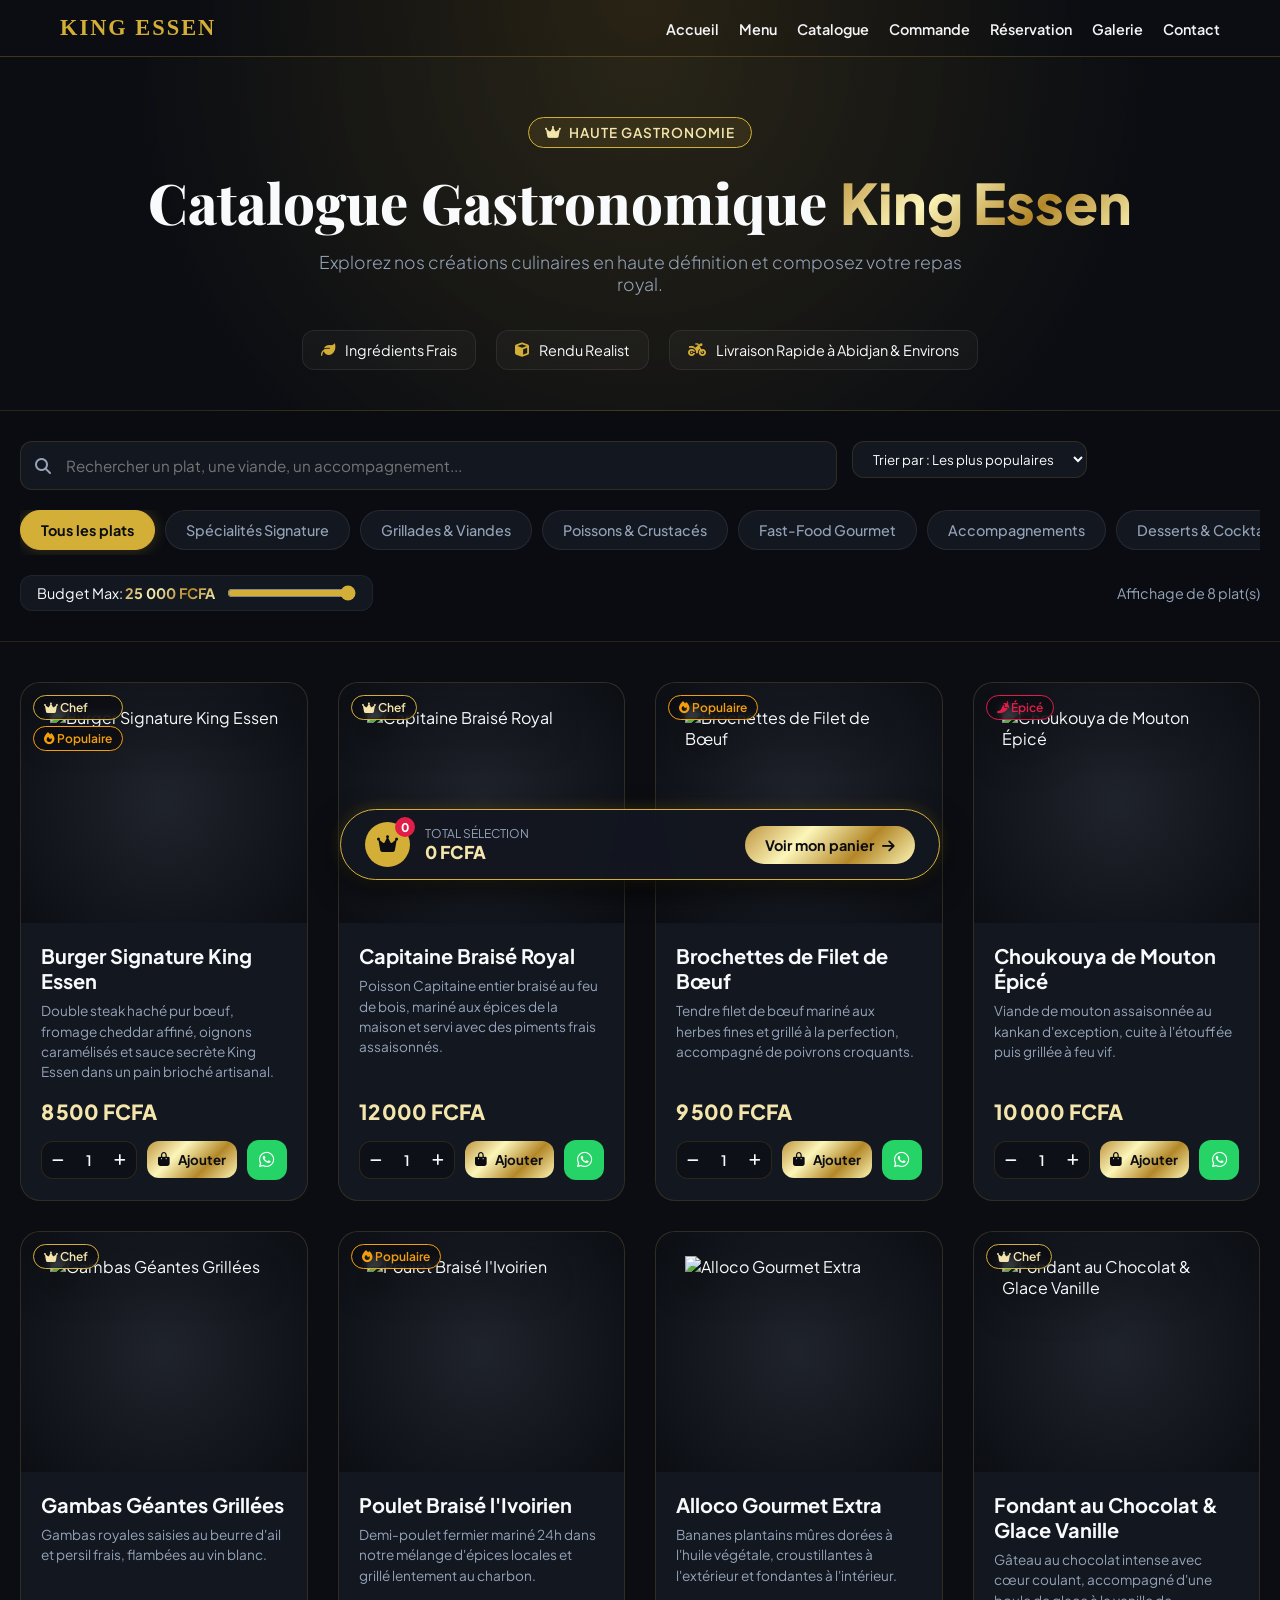
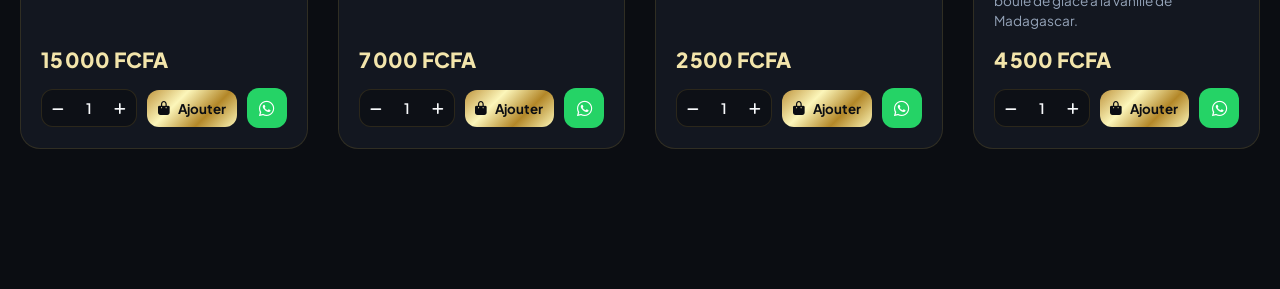
==== catalogue.html @ 0f2cdf2b "Add files via upload" ====
<!DOCTYPE html>
<html lang="fr">
<head>
    <meta charset="UTF-8">
    <meta name="viewport" content="width=device-width, initial-scale=1.0">
    <title>Catalogue Gastronomique | King Essen 3D</title>
    <!-- Font Awesome Icons & Google Fonts -->
    <link rel="stylesheet" href="https://cdnjs.cloudflare.com/ajax/libs/font-awesome/6.4.0/css/all.min.css">
    <link href="https://fonts.googleapis.com/css2?family=Plus+Jakarta+Sans:wght@300;400;500;600;700;800&family=Playfair+Display:ital,wght@0,600;0,800;1,600&display=swap" rel="stylesheet">
    <link rel="stylesheet" href="catalogue.css">
</head>
<body>
    <!-- Navigation Globale -->
<header class="navbar">
    <div class="nav-container">
        <a href="index.html" class="logo">KING ESSEN</a>
        <nav>
            <ul class="nav-links">
                <li><a href="index.html">Accueil</a></li>
                <li><a href="menu.html">Menu</a></li>
                <li><a href="catalogue.html">Catalogue</a></li>
                <li><a href="comande.html">Commande</a></li>
                <li><a href="reservation.html">Réservation</a></li>
                <li><a href="galeri.html">Galerie </a></li>
                <li><a href="contact.html">Contact</a></li>
            </ul>
        </nav>
    </div>
</header>

    <!-- Header & Hero Section -->
    <header>
        <div class="container">
            <div class="brand-badge"><i class="fa-solid fa-crown"></i> Haute Gastronomie </div>
            <h1 class="hero-title">Catalogue Gastronomique <span class="gold-text">King Essen</span></h1>
            <p class="hero-subtitle">Explorez nos créations culinaires en haute définition et composez votre repas royal.</p>
            
            <div class="badges-reassurance">
                <div class="reassurance-card"><i class="fa-solid fa-leaf"></i> <span>Ingrédients Frais</span></div>
                <div class="reassurance-card"><i class="fa-solid fa-cube"></i> <span>Rendu  Realist</span></div>
                <div class="reassurance-card"><i class="fa-solid fa-motorcycle"></i> <span>Livraison Rapide à Abidjan & Environs</span></div>
            </div>
        </div>
    </header>

    <!-- Toolbar & Filters -->
    <section class="controls-section">
        <div class="container toolbar">
            <div class="search-filter-row">
                <div class="search-box">
                    <i class="fa-solid fa-magnifying-glass"></i>
                    <input type="text" id="searchInput" placeholder="Rechercher un plat, une viande, un accompagnement...">
                </div>
                <div class="sort-select">
                    <select id="sortSelect">
                        <option value="popular">Trier par : Les plus populaires</option>
                        <option value="asc">Prix : Croissant</option>
                        <option value="desc">Prix : Décroissant</option>
                    </select>
                </div>
            </div>

            <!-- Categories Horizontal Scroll -->
            <div class="categories-scroll">
                <button class="category-btn active" data-category="all">Tous les plats</button>
                <button class="category-btn" data-category="signature">Spécialités Signature</button>
                <button class="category-btn" data-category="grill">Grillades & Viandes</button>
                <button class="category-btn" data-category="fish">Poissons & Crustacés</button>
                <button class="category-btn" data-category="fastfood">Fast-Food Gourmet</button>
                <button class="category-btn" data-category="sides">Accompagnements</button>
                <button class="category-btn" data-category="desserts">Desserts & Cocktails</button>
            </div>

            <div class="sub-filters">
                <div class="budget-filter">
                    <label for="priceRange">Budget Max: <strong id="priceDisplay" class="gold-text">25 000 FCFA</strong></label>
                    <input type="range" id="priceRange" min="2000" max="25000" step="1000" value="25000">
                </div>
                <div id="resultsCount" style="color: var(--text-muted);">Affichage de 6 plats</div>
            </div>
        </div>
    </section>

    <!-- Main Catalog Grid -->
    <main class="container">
        <div class="catalog-grid" id="catalogGrid"></div>
    </main>

    <!-- Product Detail Modal -->
    <div class="modal-overlay" id="productModal">
        <div class="modal-container">
            <button class="modal-close" id="modalCloseBtn"><i class="fa-solid fa-xmark"></i></button>
            <div class="modal-image-side">
                <img id="modalImg" src="" alt="3D Dish">
            </div>
            <div class="modal-details-side">
                <h2 class="modal-title" id="modalTitle"></h2>
                <div class="modal-price" id="modalPrice"></div>
                <p id="modalDesc" style="color: var(--text-muted); font-size: 0.9rem; line-height: 1.6;"></p>
                
                <div class="modal-section-title">Choix de l'accompagnement</div>
                <div class="options-group" id="modalSides">
                    <div class="option-item selected">Frites Maison</div>
                    <div class="option-item">Alloco Banane</div>
                    <div class="option-item">Riz Parfumé</div>
                    <div class="option-item">Légumes Sautés</div>
                </div>

                <div class="modal-section-title">Ingrédients & Allergènes</div>
                <p id="modalIngredients" style="font-size: 0.85rem; color: var(--text-muted);"></p>

                <div style="margin-top: 25px;">
                    <button class="btn-add-cart" id="modalAddBtn" style="padding: 14px; width: 100%;">
                        <i class="fa-solid fa-bag-shopping"></i> Valider et Ajouter au Panier
                    </button>
                </div>
            </div>
        </div>
    </div>

    <!-- Sticky Floating Cart Drawer -->
    <div class="cart-sticky-bar" id="stickyCart">
        <div class="cart-info">
            <div class="cart-icon-wrapper">
                <i class="fa-solid fa-crown"></i>
                <div class="cart-count-badge" id="cartBadge">0</div>
            </div>
            <div class="cart-total-text">
                <span>Total Sélection</span>
                <span id="cartTotal">0 FCFA</span>
            </div>
        </div>
        <a href="comande.html" class="btn-checkout">
            Voir mon panier <i class="fa-solid fa-arrow-right" style="margin-left: 5px;"></i>
        </a>
    </div>

    <script src="catalogue.js"></script>
</body>
</html>
---- catalogue.css ----
:root {
    --bg-dark: #0b0d12;
    --bg-card: #131720;
    --bg-card-hover: #1c2230;
    --gold-primary: #d4af37;
    --gold-light: #f3e5ab;
    --gold-gradient: linear-gradient(135deg, #bf953f, #fcf6ba, #b38728, #fbf5b7);
    --gold-glow: rgba(212, 175, 55, 0.25);
    --text-light: #f8fafc;
    --text-muted: #94a3b8;
    --accent-red: #e11d48;
    --border-color: rgba(212, 175, 55, 0.15);
    --radius-md: 12px;
    --radius-lg: 20px;
    --shadow-3d: 0 20px 40px rgba(0, 0, 0, 0.6), 0 0 20px rgba(212, 175, 55, 0.05);
    --font-main: 'Plus Jakarta Sans', sans-serif;
    --font-title: 'Playfair Display', serif;
}

* {
    margin: 0;
    padding: 0;
    box-sizing: border-box;
    font-family: var(--font-main);
    -webkit-font-smoothing: antialiased;
}

body {
    background-color: var(--bg-dark);
    color: var(--text-light);
    overflow-x: hidden;
    padding-bottom: 100px;
}

.gold-text {
    background: var(--gold-gradient);
    -webkit-background-clip: text;
    -webkit-text-fill-color: transparent;
}

.container {
    max-width: 1280px;
    margin: 0 auto;
    padding: 0 20px;
}

/* Header & Hero Section */
header {
    background: radial-gradient(circle at top, rgba(212, 175, 55, 0.15) 0%, rgba(11, 13, 18, 1) 70%);
    padding: 60px 0 40px;
    text-align: center;
    border-bottom: 1px solid var(--border-color);
}

.brand-badge {
    display: inline-flex;
    align-items: center;
    gap: 8px;
    background: rgba(212, 175, 55, 0.1);
    border: 1px solid var(--gold-primary);
    color: var(--gold-light);
    padding: 6px 16px;
    border-radius: 50px;
    font-size: 0.85rem;
    font-weight: 600;
    letter-spacing: 1px;
    text-transform: uppercase;
    margin-bottom: 20px;
}

.hero-title {
    font-family: var(--font-title);
    font-size: 2.8rem;
    font-weight: 800;
    margin-bottom: 15px;
    line-height: 1.2;
}

.hero-subtitle {
    color: var(--text-muted);
    font-size: 1.1rem;
    max-width: 650px;
    margin: 0 auto 35px;
    font-weight: 300;
}

.badges-reassurance {
    display: flex;
    justify-content: center;
    flex-wrap: wrap;
    gap: 20px;
}

.reassurance-card {
    display: flex;
    align-items: center;
    gap: 10px;
    background: rgba(255, 255, 255, 0.03);
    border: 1px solid rgba(255, 255, 255, 0.08);
    padding: 10px 18px;
    border-radius: var(--radius-md);
    font-size: 0.9rem;
    backdrop-filter: blur(10px);
}

.reassurance-card i {
    color: var(--gold-primary);
}

/* Toolbar & Controls */
.controls-section {
    padding: 30px 0;
    position: sticky;
    top: 0;
    z-index: 90;
    background: rgba(11, 13, 18, 0.85);
    backdrop-filter: blur(15px);
    border-bottom: 1px solid var(--border-color);
}

.toolbar {
    display: flex;
    flex-direction: column;
    gap: 20px;
}

.search-filter-row {
    display: grid;
    grid-template-columns: 1fr;
    gap: 15px;
}

.search-box {
    position: relative;
}

.search-box input {
    width: 100%;
    background: var(--bg-card);
    border: 1px solid var(--border-color);
    padding: 14px 20px 14px 45px;
    border-radius: var(--radius-md);
    color: var(--text-light);
    font-size: 0.95rem;
    outline: none;
    transition: all 0.3s ease;
}

.search-box input:focus {
    border-color: var(--gold-primary);
    box-shadow: 0 0 15px var(--gold-glow);
}

.search-box i {
    position: absolute;
    left: 15px;
    top: 50%;
    transform: translateY(-50%);
    color: var(--text-muted);
}

.categories-scroll {
    display: flex;
    gap: 10px;
    overflow-x: auto;
    padding-bottom: 5px;
    scrollbar-width: thin;
    scrollbar-color: var(--gold-primary) transparent;
}

.category-btn {
    background: var(--bg-card);
    border: 1px solid rgba(255, 255, 255, 0.08);
    color: var(--text-muted);
    padding: 10px 20px;
    border-radius: 50px;
    white-space: nowrap;
    cursor: pointer;
    font-weight: 500;
    font-size: 0.9rem;
    transition: all 0.3s ease;
}

.category-btn:hover, .category-btn.active {
    background: var(--gold-primary);
    color: var(--bg-dark);
    border-color: var(--gold-primary);
    font-weight: 700;
    box-shadow: 0 0 15px var(--gold-glow);
}

.sub-filters {
    display: flex;
    justify-content: space-between;
    align-items: center;
    flex-wrap: wrap;
    gap: 15px;
    font-size: 0.9rem;
}

.budget-filter {
    display: flex;
    align-items: center;
    gap: 12px;
    background: var(--bg-card);
    padding: 8px 16px;
    border-radius: var(--radius-md);
    border: 1px solid rgba(255,255,255,0.05);
}

.budget-filter input[type="range"] {
    accent-color: var(--gold-primary);
    cursor: pointer;
}

.sort-select select {
    background: var(--bg-card);
    border: 1px solid var(--border-color);
    color: var(--text-light);
    padding: 8px 16px;
    border-radius: var(--radius-md);
    outline: none;
    cursor: pointer;
}

/* Products Grid */
.catalog-grid {
    display: grid;
    grid-template-columns: 1fr;
    gap: 30px;
    padding: 40px 0;
}

.product-card {
    background: var(--bg-card);
    border: 1px solid var(--border-color);
    border-radius: var(--radius-lg);
    overflow: hidden;
    position: relative;
    transition: transform 0.4s cubic-bezier(0.175, 0.885, 0.32, 1.275), box-shadow 0.4s ease, border-color 0.4s ease;
    display: flex;
    flex-direction: column;
}

.product-card:hover {
    transform: translateY(-8px) scale(1.01);
    box-shadow: var(--shadow-3d);
    border-color: var(--gold-primary);
    background: var(--bg-card-hover);
}

.card-image-wrapper {
    position: relative;
    width: 100%;
    height: 240px;
    background: radial-gradient(circle, rgba(255,255,255,0.05) 0%, rgba(0,0,0,0.4) 100%);
    display: flex;
    align-items: center;
    justify-content: center;
    overflow: hidden;
    cursor: pointer;
}

.card-image-wrapper img {
    width: 80%;
    height: 80%;
    object-fit: contain;
    filter: drop-shadow(0 15px 15px rgba(0,0,0,0.7));
    transition: transform 0.5s ease;
}

.product-card:hover .card-image-wrapper img {
    transform: scale(1.15) rotate(2deg);
}

.badge-container {
    position: absolute;
    top: 12px;
    left: 12px;
    display: flex;
    flex-direction: column;
    gap: 6px;
    z-index: 2;
}

.badge {
    background: rgba(11, 13, 18, 0.75);
    backdrop-filter: blur(5px);
    border: 1px solid rgba(255,255,255,0.1);
    color: var(--text-light);
    padding: 4px 10px;
    border-radius: 30px;
    font-size: 0.75rem;
    font-weight: 600;
}

.badge.popular { border-color: #f59e0b; color: #f59e0b; }
.badge.chef { border-color: var(--gold-primary); color: var(--gold-light); }
.badge.spicy { border-color: var(--accent-red); color: var(--accent-red); }

.card-body {
    padding: 20px;
    display: flex;
    flex-direction: column;
    flex-grow: 1;
}

.product-title {
    font-size: 1.25rem;
    font-weight: 700;
    margin-bottom: 8px;
}

.product-desc {
    color: var(--text-muted);
    font-size: 0.85rem;
    line-height: 1.5;
    margin-bottom: 15px;
    flex-grow: 1;
}

.product-price {
    font-size: 1.3rem;
    font-weight: 800;
    color: var(--gold-light);
    margin-bottom: 15px;
}

.card-actions {
    display: flex;
    gap: 10px;
    align-items: center;
}

.quantity-control {
    display: flex;
    align-items: center;
    background: rgba(0,0,0,0.3);
    border: 1px solid var(--border-color);
    border-radius: var(--radius-md);
    overflow: hidden;
}

.quantity-control button {
    background: none;
    border: none;
    color: var(--text-light);
    width: 32px;
    height: 36px;
    cursor: pointer;
    transition: background 0.2s;
}

.quantity-control button:hover {
    background: rgba(212, 175, 55, 0.2);
}

.quantity-control span {
    width: 30px;
    text-align: center;
    font-weight: 600;
    font-size: 0.9rem;
}

.btn-add-cart {
    flex-grow: 1;
    background: var(--gold-gradient);
    border: none;
    color: var(--bg-dark);
    font-weight: 700;
    padding: 10px;
    border-radius: var(--radius-md);
    cursor: pointer;
    transition: all 0.3s ease;
    display: flex;
    align-items: center;
    justify-content: center;
    gap: 8px;
}

.btn-add-cart:hover {
    opacity: 0.9;
    box-shadow: 0 0 15px var(--gold-glow);
}

.btn-whatsapp-icon {
    background: #25D366;
    color: white;
    border: none;
    width: 40px;
    height: 40px;
    border-radius: var(--radius-md);
    display: flex;
    align-items: center;
    justify-content: center;
    cursor: pointer;
    font-size: 1.1rem;
    transition: transform 0.2s;
}

.btn-whatsapp-icon:hover {
    transform: scale(1.05);
}

/* Modal Product Details */
.modal-overlay {
    position: fixed;
    top: 0;
    left: 0;
    width: 100%;
    height: 100%;
    background: rgba(0, 0, 0, 0.85);
    backdrop-filter: blur(10px);
    z-index: 1000;
    display: flex;
    align-items: center;
    justify-content: center;
    opacity: 0;
    pointer-events: none;
    transition: opacity 0.3s ease;
    padding: 20px;
}

.modal-overlay.active {
    opacity: 1;
    pointer-events: auto;
}

.modal-container {
    background: var(--bg-card);
    border: 1px solid var(--gold-primary);
    border-radius: var(--radius-lg);
    max-width: 800px;
    width: 100%;
    max-height: 90vh;
    overflow-y: auto;
    position: relative;
    box-shadow: var(--shadow-3d);
    display: grid;
    grid-template-columns: 1fr;
}

.modal-close {
    position: absolute;
    top: 15px;
    right: 15px;
    background: rgba(0, 0, 0, 0.5);
    border: 1px solid var(--border-color);
    color: var(--text-light);
    width: 35px;
    height: 35px;
    border-radius: 50%;
    cursor: pointer;
    z-index: 10;
}

.modal-image-side {
    background: radial-gradient(circle, rgba(212, 175, 55, 0.1) 0%, rgba(0,0,0,0.6) 100%);
    display: flex;
    align-items: center;
    justify-content: center;
    padding: 40px;
}

.modal-image-side img {
    max-width: 100%;
    max-height: 250px;
    object-fit: contain;
    filter: drop-shadow(0 20px 20px rgba(0,0,0,0.8));
}

.modal-details-side {
    padding: 30px;
}

.modal-title {
    font-size: 1.8rem;
    font-weight: 800;
    margin-bottom: 10px;
}

.modal-price {
    font-size: 1.5rem;
    color: var(--gold-light);
    font-weight: 700;
    margin-bottom: 20px;
}

.modal-section-title {
    font-size: 0.95rem;
    color: var(--gold-primary);
    text-transform: uppercase;
    letter-spacing: 1px;
    margin: 15px 0 8px;
    font-weight: 700;
}

.options-group {
    display: flex;
    flex-wrap: wrap;
    gap: 10px;
    margin-bottom: 20px;
}

.option-item {
    background: rgba(255,255,255,0.05);
    border: 1px solid rgba(255,255,255,0.1);
    padding: 8px 14px;
    border-radius: var(--radius-md);
    font-size: 0.85rem;
    cursor: pointer;
}

.option-item.selected {
    border-color: var(--gold-primary);
    background: rgba(212, 175, 55, 0.15);
    color: var(--gold-light);
}

/* Sticky Floating Cart Drawer */
.cart-sticky-bar {
    position: fixed;
    bottom: 20px;
    left: 50%;
    transform: translateX(-50%);
    width: calc(100% - 40px);
    max-width: 600px;
    background: rgba(19, 23, 32, 0.95);
    border: 1px solid var(--gold-primary);
    box-shadow: 0 10px 30px rgba(0,0,0,0.8), 0 0 15px var(--gold-glow);
    backdrop-filter: blur(15px);
    border-radius: 50px;
    padding: 12px 24px;
    display: flex;
    justify-content: space-between;
    align-items: center;
    z-index: 99;
}

.cart-info {
    display: flex;
    align-items: center;
    gap: 15px;
}

.cart-icon-wrapper {
    position: relative;
    background: var(--gold-primary);
    color: var(--bg-dark);
    width: 45px;
    height: 45px;
    border-radius: 50%;
    display: flex;
    align-items: center;
    justify-content: center;
    font-size: 1.2rem;
}

.cart-count-badge {
    position: absolute;
    top: -5px;
    right: -5px;
    background: var(--accent-red);
    color: white;
    font-size: 0.75rem;
    font-weight: 800;
    width: 20px;
    height: 20px;
    border-radius: 50%;
    display: flex;
    align-items: center;
    justify-content: center;
}

.cart-total-text {
    display: flex;
    flex-direction: column;
}

.cart-total-text span:first-child {
    font-size: 0.75rem;
    color: var(--text-muted);
    text-transform: uppercase;
}

.cart-total-text span:last-child {
    font-size: 1.1rem;
    font-weight: 800;
    color: var(--gold-light);
}

.btn-checkout {
    background: var(--gold-gradient);
    color: var(--bg-dark);
    border: none;
    padding: 10px 20px;
    border-radius: 30px;
    font-weight: 700;
    text-decoration: none;
    font-size: 0.9rem;
    transition: transform 0.2s;
}

.btn-checkout:hover {
    transform: scale(1.05);
}

/* Responsive */
@media (min-width: 640px) {
    .search-filter-row { grid-template-columns: 2fr 1fr; }
    .catalog-grid { grid-template-columns: repeat(2, 1fr); }
    .modal-container { grid-template-columns: 1fr 1fr; }
    .modal-image-side img { max-height: 300px; }
}

@media (min-width: 1024px) {
    .catalog-grid { grid-template-columns: repeat(3, 1fr); }
    .hero-title { font-size: 3.5rem; }
}

@media (min-width: 1280px) {
    .catalog-grid { grid-template-columns: repeat(4, 1fr); }
}
.navbar {
    position: sticky;
    top: 0;
    width: 100%;
    background-color: #0B0B0E;
    border-bottom: 1px solid rgba(212, 175, 55, 0.25);
    z-index: 1000;
    padding: 15px 0;
}

.nav-container {
    max-width: 1200px;
    margin: 0 auto;
    padding: 0 20px;
    display: flex;
    justify-content: space-between;
    align-items: center;
}

.logo {
    font-family: 'Cinzel', serif;
    font-size: 1.4rem;
    font-weight: 700;
    color: #D4AF37;
    text-decoration: none;
    letter-spacing: 2px;
}

.nav-links {
    display: flex;
    list-style: none;
    gap: 20px;
    margin: 0;
    padding: 0;
}

.nav-links a {
    color: #F5F5F7;
    text-decoration: none;
    font-size: 0.9rem;
    font-weight: 600;
    transition: color 0.3s ease;
}

.nav-links a:hover {
    color: #D4AF37;
}
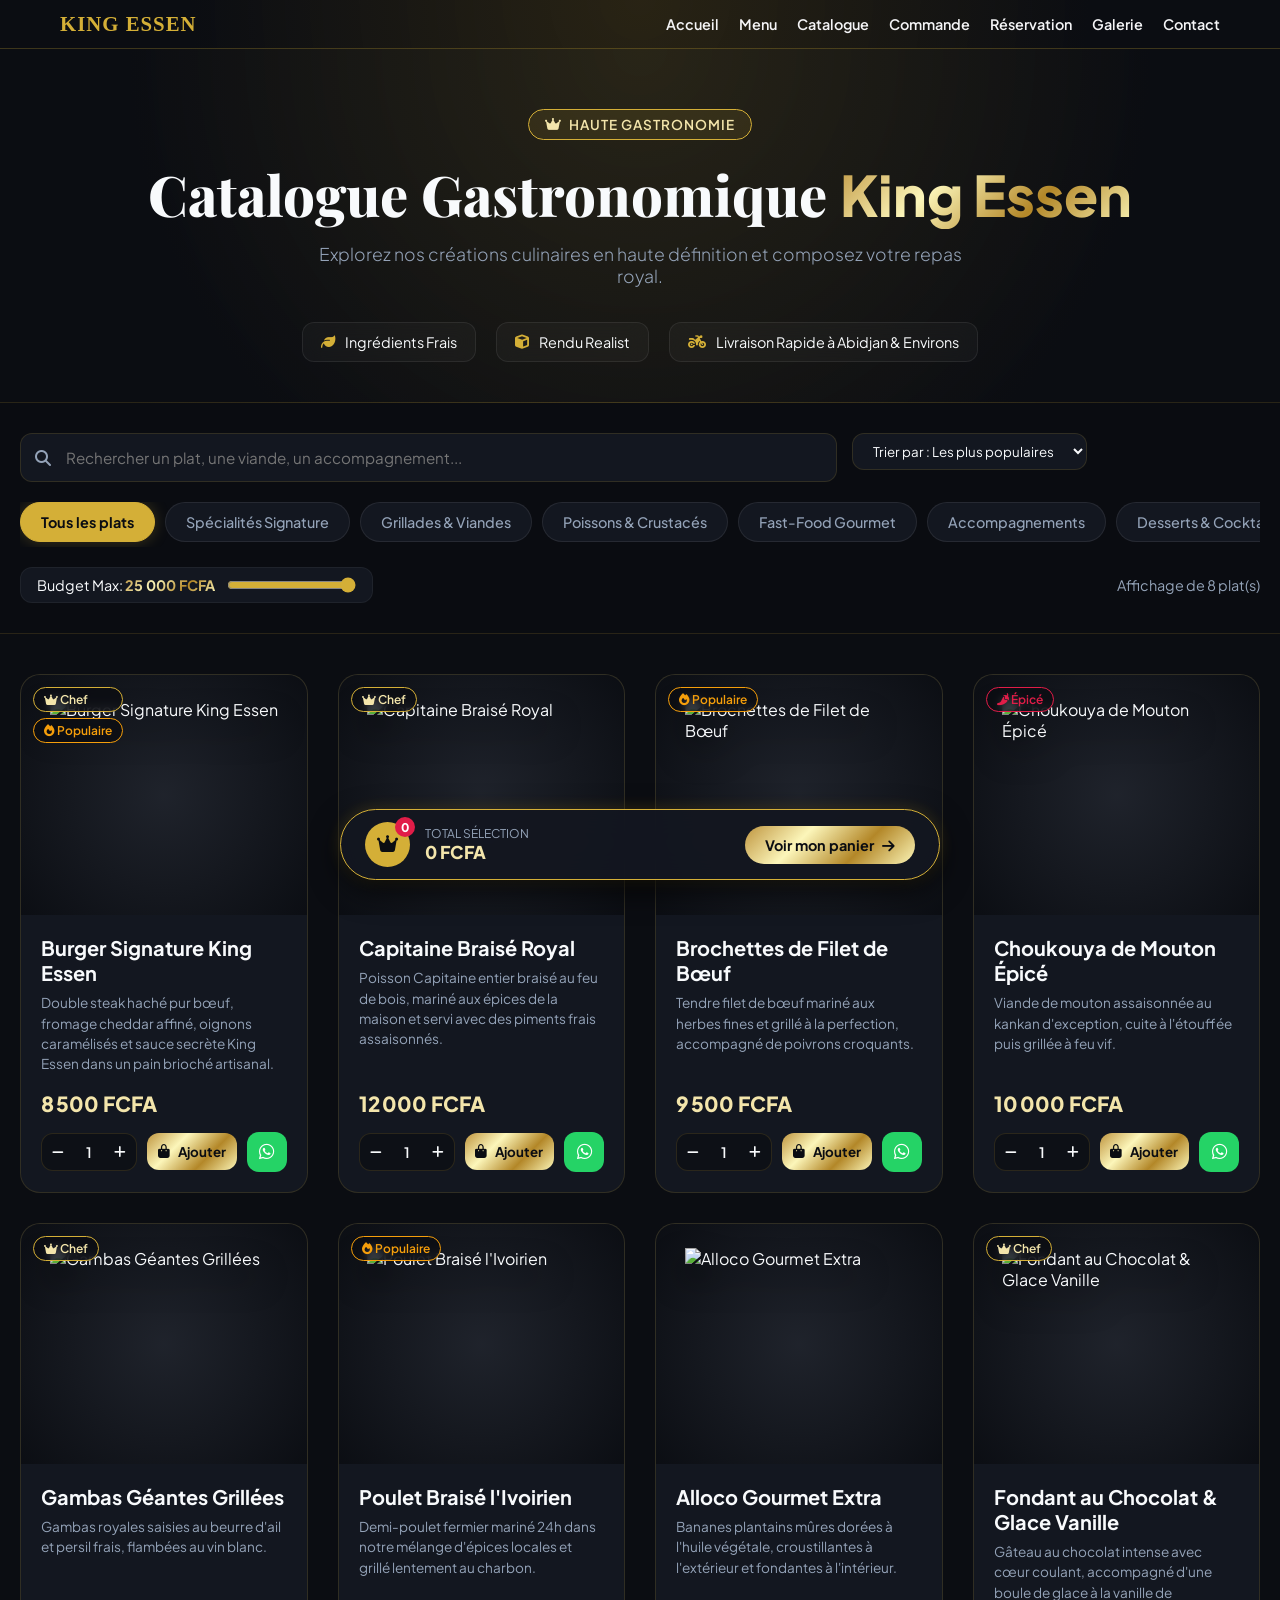
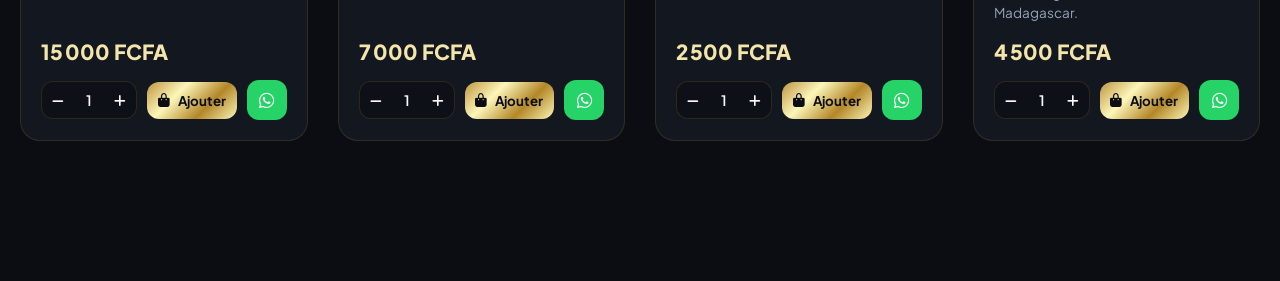
==== commit 1e969e86: "Add files via upload" ====
--- a/catalogue.html
+++ b/catalogue.html
@@ -10,21 +10,22 @@
     <link rel="stylesheet" href="catalogue.css">
 </head>
 <body>
-    <!-- Navigation Globale -->
+    <!-- Navigation Globale avec Menu Burger -->
 <header class="navbar">
     <div class="nav-container">
         <a href="index.html" class="logo">KING ESSEN</a>
-        <nav>
-            <ul class="nav-links">
-                <li><a href="index.html">Accueil</a></li>
-                <li><a href="menu.html">Menu</a></li>
-                <li><a href="catalogue.html">Catalogue</a></li>
-                <li><a href="comande.html">Commande</a></li>
-                <li><a href="reservation.html">Réservation</a></li>
-                <li><a href="galeri.html">Galerie </a></li>
-                <li><a href="contact.html">Contact</a></li>
-            </ul>
-        </nav>
+        <button class="mobile-menu-btn" id="mobileMenuBtn" aria-label="Ouvrir le menu">
+            <i class="fa-solid fa-bars"></i>
+        </button>
+        <ul class="nav-links" id="navLinks">
+            <li><a href="index.html">Accueil</a></li>
+            <li><a href="menu.html">Menu</a></li>
+            <li><a href="catalogue.html">Catalogue</a></li>
+            <li><a href="comande.html">Commande</a></li>
+            <li><a href="reservation.html">Réservation</a></li>
+            <li><a href="galeri.html">Galerie</a></li>
+            <li><a href="contact.html">Contact</a></li>
+        </ul>
     </div>
 </header>
 
--- a/catalogue.css
+++ b/catalogue.css
@@ -621,6 +621,15 @@
 @media (min-width: 1280px) {
     .catalog-grid { grid-template-columns: repeat(4, 1fr); }
 }
+/* --- Correctif Responsive Navbar & Anti-Débordement --- */
+
+html, body {
+    max-width: 100vw;
+    overflow-x: hidden;
+}
+
+/* --- Style Navigation Mobile Burger --- */
+
 .navbar {
     position: sticky;
     top: 0;
@@ -628,7 +637,7 @@
     background-color: #0B0B0E;
     border-bottom: 1px solid rgba(212, 175, 55, 0.25);
     z-index: 1000;
-    padding: 15px 0;
+    padding: 12px 0;
 }
 
 .nav-container {
@@ -638,33 +647,84 @@
     display: flex;
     justify-content: space-between;
     align-items: center;
+    position: relative;
 }
 
 .logo {
     font-family: 'Cinzel', serif;
-    font-size: 1.4rem;
+    font-size: 1.3rem;
     font-weight: 700;
     color: #D4AF37;
     text-decoration: none;
-    letter-spacing: 2px;
-}
-
+    letter-spacing: 1px;
+}
+
+.mobile-menu-btn {
+    display: block;
+    background: none;
+    border: 1px solid #D4AF37;
+    color: #D4AF37;
+    font-size: 1.2rem;
+    padding: 6px 12px;
+    border-radius: 6px;
+    cursor: pointer;
+}
+
+/* Menu déroulant sur mobile */
 .nav-links {
-    display: flex;
+    display: none; /* Cache le menu par défaut */
+    flex-direction: column;
+    position: absolute;
+    top: 100%;
+    left: 0;
+    width: 100%;
+    background-color: #0B0B0E;
+    border-bottom: 1px solid rgba(212, 175, 55, 0.25);
+    padding: 15px 0;
+    margin: 0;
     list-style: none;
-    gap: 20px;
-    margin: 0;
-    padding: 0;
+    gap: 12px;
+    text-align: center;
+    box-shadow: 0 10px 20px rgba(0,0,0,0.9);
+}
+
+.nav-links.active {
+    display: flex; /* Affiche les 7 liens au clic */
 }
 
 .nav-links a {
     color: #F5F5F7;
     text-decoration: none;
-    font-size: 0.9rem;
+    font-size: 1rem;
     font-weight: 600;
-    transition: color 0.3s ease;
+    display: block;
+    padding: 8px 0;
 }
 
 .nav-links a:hover {
     color: #D4AF37;
+}
+
+/* Affichage classique sur Ordinateur / Tablette (> 768px) */
+@media (min-width: 768px) {
+    .mobile-menu-btn {
+        display: none;
+    }
+
+    .nav-links {
+        display: flex !important;
+        flex-direction: row;
+        position: static;
+        width: auto;
+        background: none;
+        border: none;
+        padding: 0;
+        box-shadow: none;
+        gap: 20px;
+    }
+
+    .nav-links a {
+        font-size: 0.9rem;
+        padding: 0;
+    }
 }
